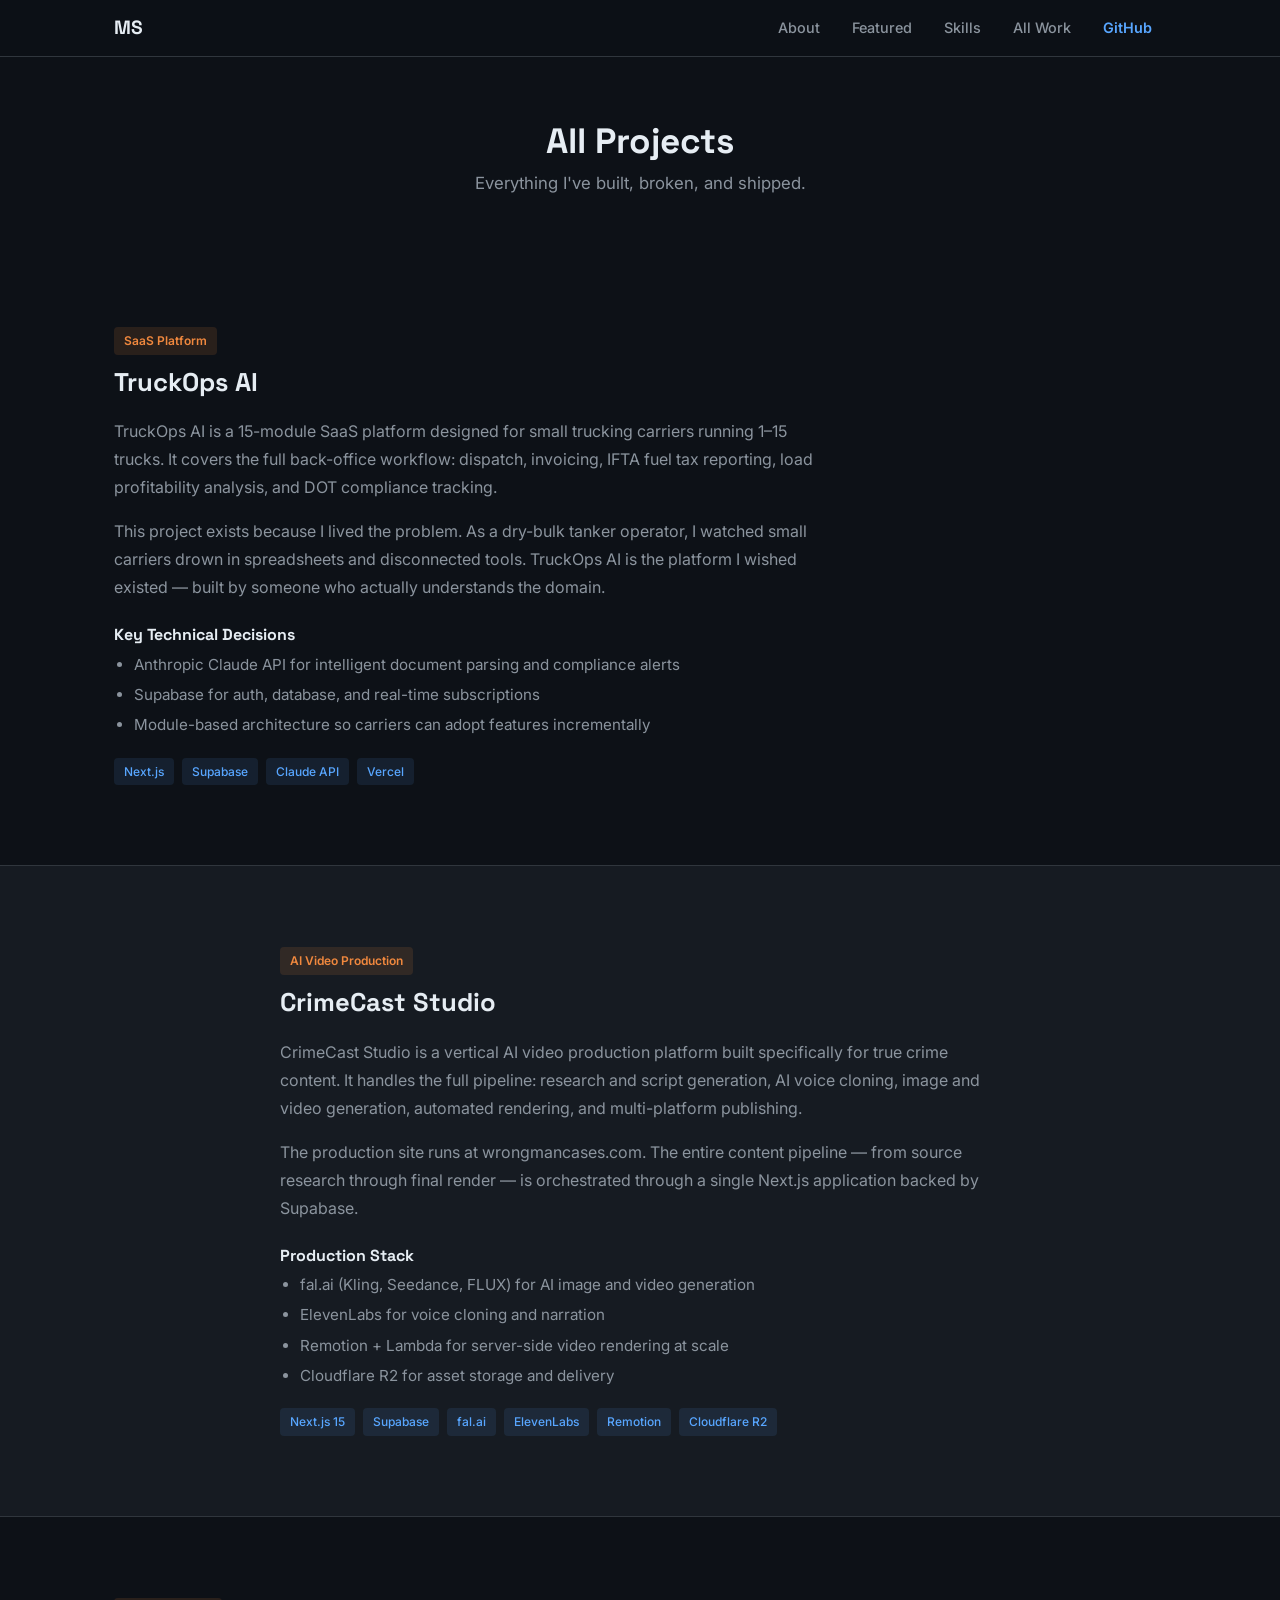
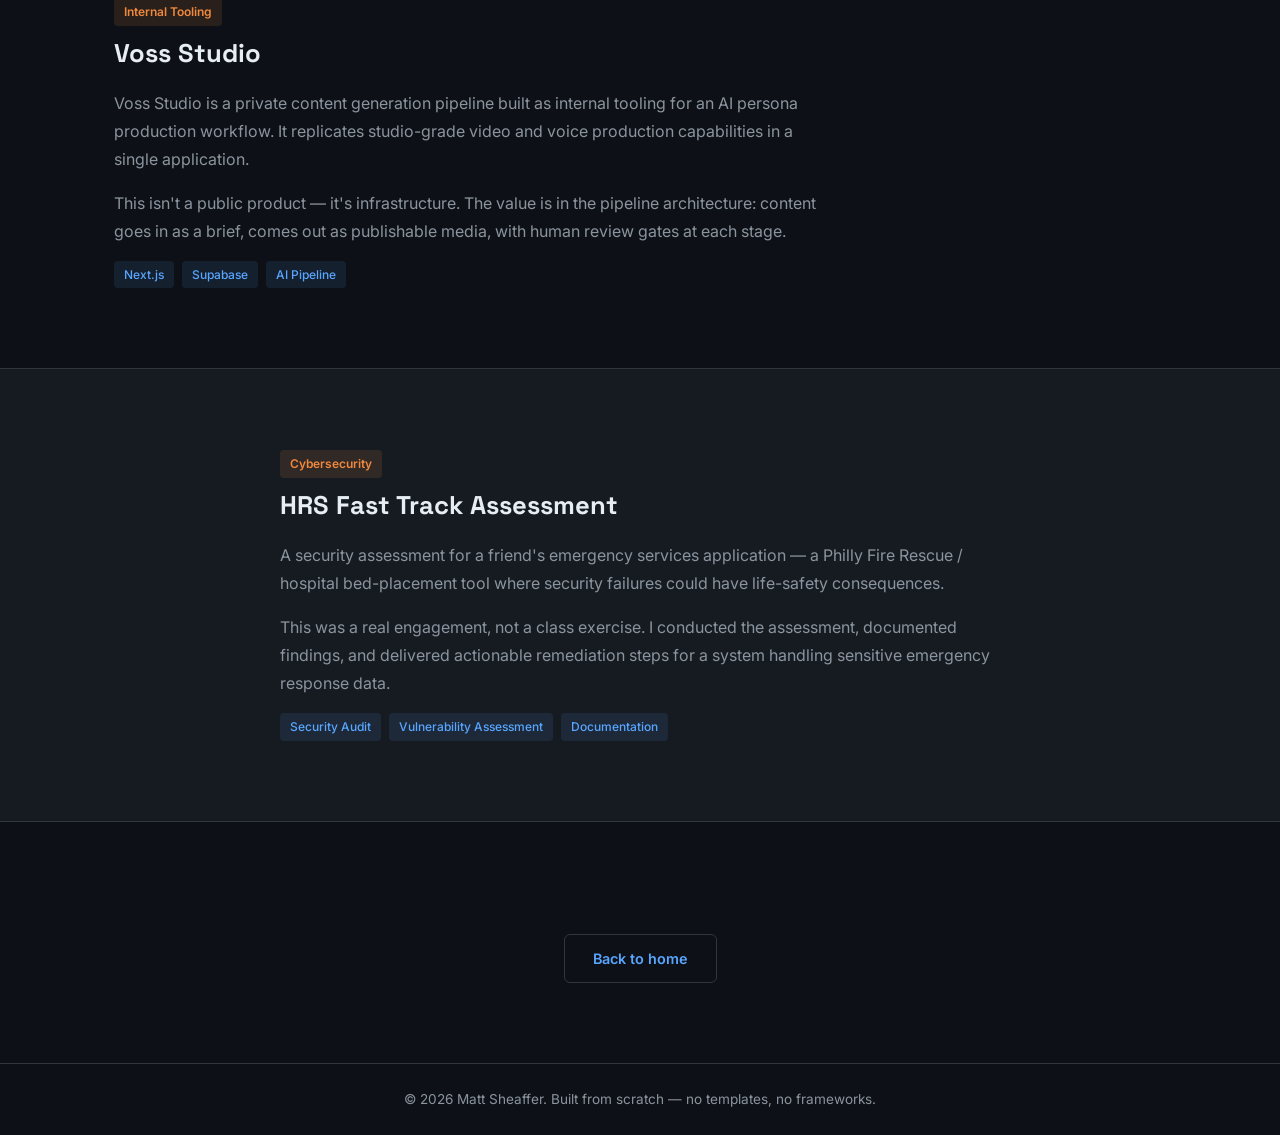
==== projects.html @ f688287e "Capstone portfolio draft: dark theme, typing animation, responsive layout" ====
<!DOCTYPE html>
<html lang="en">
<head>
    <meta charset="UTF-8">
    <meta name="viewport" content="width=device-width, initial-scale=1.0">
    <title>Matt Sheaffer — Projects</title>
    <link rel="preconnect" href="https://fonts.googleapis.com">
    <link rel="preconnect" href="https://fonts.gstatic.com" crossorigin>
    <link href="https://fonts.googleapis.com/css2?family=Space+Grotesk:wght@400;500;600;700&family=Inter:wght@400;500;600&display=swap" rel="stylesheet">
    <link rel="stylesheet" href="styles.css">
</head>
<body>

    <a href="#main-content" class="skip-link">Skip to main content</a>

    <nav aria-label="Main navigation">
        <div class="nav-inner">
            <a href="index.html" class="nav-logo">MS</a>
            <button class="hamburger" aria-label="Toggle navigation" aria-expanded="false">
                <span></span><span></span><span></span>
            </button>
            <ul>
                <li><a href="index.html#about">About</a></li>
                <li><a href="index.html#projects">Featured</a></li>
                <li><a href="index.html#skills">Skills</a></li>
                <li><a href="projects.html">All Work</a></li>
                <li><a href="https://github.com/Porcse51115-ux" class="nav-cta">GitHub</a></li>
            </ul>
        </div>
    </nav>

    <main id="main-content">

        <section class="page-header">
            <h1>All Projects</h1>
            <p>Everything I've built, broken, and shipped.</p>
        </section>

        <section class="section">
            <div class="project-detail">
                <div class="detail-header">
                    <div class="card-tag">SaaS Platform</div>
                    <h2>TruckOps AI</h2>
                </div>
                <div class="detail-body">
                    <p>
                        TruckOps AI is a 15-module SaaS platform designed for small
                        trucking carriers running 1–15 trucks. It covers the full
                        back-office workflow: dispatch, invoicing, IFTA fuel tax
                        reporting, load profitability analysis, and DOT compliance
                        tracking.
                    </p>
                    <p>
                        This project exists because I lived the problem. As a
                        dry-bulk tanker operator, I watched small carriers drown in
                        spreadsheets and disconnected tools. TruckOps AI is the
                        platform I wished existed — built by someone who actually
                        understands the domain.
                    </p>
                    <h3>Key Technical Decisions</h3>
                    <ul>
                        <li>Anthropic Claude API for intelligent document parsing and compliance alerts</li>
                        <li>Supabase for auth, database, and real-time subscriptions</li>
                        <li>Module-based architecture so carriers can adopt features incrementally</li>
                    </ul>
                    <div class="card-tech">
                        <span>Next.js</span>
                        <span>Supabase</span>
                        <span>Claude API</span>
                        <span>Vercel</span>
                    </div>
                </div>
            </div>
        </section>

        <section class="section section-alt">
            <div class="project-detail">
                <div class="detail-header">
                    <div class="card-tag">AI Video Production</div>
                    <h2>CrimeCast Studio</h2>
                </div>
                <div class="detail-body">
                    <p>
                        CrimeCast Studio is a vertical AI video production platform
                        built specifically for true crime content. It handles the
                        full pipeline: research and script generation, AI voice
                        cloning, image and video generation, automated rendering,
                        and multi-platform publishing.
                    </p>
                    <p>
                        The production site runs at wrongmancases.com. The entire
                        content pipeline — from source research through final
                        render — is orchestrated through a single Next.js
                        application backed by Supabase.
                    </p>
                    <h3>Production Stack</h3>
                    <ul>
                        <li>fal.ai (Kling, Seedance, FLUX) for AI image and video generation</li>
                        <li>ElevenLabs for voice cloning and narration</li>
                        <li>Remotion + Lambda for server-side video rendering at scale</li>
                        <li>Cloudflare R2 for asset storage and delivery</li>
                    </ul>
                    <div class="card-tech">
                        <span>Next.js 15</span>
                        <span>Supabase</span>
                        <span>fal.ai</span>
                        <span>ElevenLabs</span>
                        <span>Remotion</span>
                        <span>Cloudflare R2</span>
                    </div>
                </div>
            </div>
        </section>

        <section class="section">
            <div class="project-detail">
                <div class="detail-header">
                    <div class="card-tag">Internal Tooling</div>
                    <h2>Voss Studio</h2>
                </div>
                <div class="detail-body">
                    <p>
                        Voss Studio is a private content generation pipeline built
                        as internal tooling for an AI persona production workflow.
                        It replicates studio-grade video and voice production
                        capabilities in a single application.
                    </p>
                    <p>
                        This isn't a public product — it's infrastructure. The
                        value is in the pipeline architecture: content goes in as
                        a brief, comes out as publishable media, with human review
                        gates at each stage.
                    </p>
                    <div class="card-tech">
                        <span>Next.js</span>
                        <span>Supabase</span>
                        <span>AI Pipeline</span>
                    </div>
                </div>
            </div>
        </section>

        <section class="section section-alt">
            <div class="project-detail">
                <div class="detail-header">
                    <div class="card-tag">Cybersecurity</div>
                    <h2>HRS Fast Track Assessment</h2>
                </div>
                <div class="detail-body">
                    <p>
                        A security assessment for a friend's emergency services
                        application — a Philly Fire Rescue / hospital bed-placement
                        tool where security failures could have life-safety
                        consequences.
                    </p>
                    <p>
                        This was a real engagement, not a class exercise. I
                        conducted the assessment, documented findings, and
                        delivered actionable remediation steps for a system
                        handling sensitive emergency response data.
                    </p>
                    <div class="card-tech">
                        <span>Security Audit</span>
                        <span>Vulnerability Assessment</span>
                        <span>Documentation</span>
                    </div>
                </div>
            </div>
        </section>

        <section class="section">
            <div class="section-cta" style="text-align: center;">
                <a href="index.html" class="btn btn-outline">Back to home</a>
            </div>
        </section>

    </main>

    <footer>
        <p>&copy; 2026 Matt Sheaffer. Built from scratch — no templates, no frameworks.</p>
    </footer>

    <script src="script.js"></script>
</body>
</html>
---- styles.css ----
/* =========================================================
   Matt Sheaffer — Developer Portfolio
   Dark theme, Space Grotesk + Inter, mobile-first.
   
   Palette:
     --bg:       #0d1117  (page background)
     --surface:  #161b22  (cards, nav)
     --border:   #30363d  (borders)
     --text:     #e6edf3  (primary text)
     --muted:    #8b949e  (secondary text)
     --accent:   #58a6ff  (links, highlights)
     --orange:   #f0883e  (warm accent / tags)
   ========================================================= */

:root {
    --bg: #0d1117;
    --surface: #161b22;
    --border: #30363d;
    --text: #e6edf3;
    --muted: #8b949e;
    --accent: #58a6ff;
    --orange: #f0883e;
}

* { box-sizing: border-box; margin: 0; padding: 0; }

html { scroll-behavior: smooth; }

body {
    font-family: "Inter", -apple-system, sans-serif;
    background-color: var(--bg);
    color: var(--text);
    line-height: 1.65;
    -webkit-font-smoothing: antialiased;
}

h1, h2, h3 {
    font-family: "Space Grotesk", "Inter", sans-serif;
    font-weight: 700;
    line-height: 1.2;
}

a {
    color: var(--accent);
    text-decoration: none;
}
a:hover { text-decoration: underline; }

img { max-width: 100%; height: auto; }

/* ---------- Skip link ---------- */
.skip-link {
    position: absolute;
    top: -50px; left: 0;
    background: var(--accent); color: var(--bg);
    padding: 8px 16px; z-index: 200;
    font-weight: 600;
}
.skip-link:focus { top: 0; }

/* =========================================================
   NAV
   ========================================================= */
nav {
    position: fixed;
    top: 0; left: 0; right: 0;
    z-index: 100;
    background: rgba(13, 17, 23, 0.85);
    backdrop-filter: blur(12px);
    border-bottom: 1px solid var(--border);
}

.nav-inner {
    max-width: 1100px;
    margin: 0 auto;
    padding: 0 24px;
    display: flex;
    align-items: center;
    justify-content: space-between;
    height: 56px;
}

.nav-logo {
    font-family: "Space Grotesk", sans-serif;
    font-weight: 700;
    font-size: 1.2em;
    color: var(--text);
    text-decoration: none;
    letter-spacing: -0.5px;
}

nav ul {
    list-style: none;
    display: none;
    flex-direction: column;
    position: absolute;
    top: 56px; left: 0; right: 0;
    background: var(--surface);
    border-bottom: 1px solid var(--border);
}
nav ul.nav-open { display: flex; }

nav li a {
    display: block;
    padding: 14px 24px;
    color: var(--muted);
    font-size: 0.9em;
    font-weight: 500;
    border-bottom: 1px solid var(--border);
    text-decoration: none;
    transition: color 0.2s;
}
nav li a:hover { color: var(--text); }

.nav-cta {
    color: var(--accent) !important;
    font-weight: 600 !important;
}

/* Hamburger */
.hamburger {
    display: flex;
    flex-direction: column;
    justify-content: center;
    gap: 5px;
    background: none; border: none;
    cursor: pointer; padding: 8px;
}
.hamburger span {
    display: block;
    width: 22px; height: 2px;
    background: var(--text);
    border-radius: 1px;
    transition: transform 0.3s, opacity 0.3s;
}
.hamburger.is-active span:nth-child(1) { transform: translateY(7px) rotate(45deg); }
.hamburger.is-active span:nth-child(2) { opacity: 0; }
.hamburger.is-active span:nth-child(3) { transform: translateY(-7px) rotate(-45deg); }

/* =========================================================
   HERO
   ========================================================= */
.hero {
    min-height: 100vh;
    display: flex;
    align-items: center;
    padding: 80px 24px 48px;
}

.hero-content {
    max-width: 720px;
    margin: 0 auto;
}

.hero-label {
    color: var(--accent);
    font-family: "Space Grotesk", sans-serif;
    font-weight: 600;
    font-size: 1em;
    margin-bottom: 16px;
}

.hero h1 {
    font-size: 2.4em;
    min-height: 1.3em;
    margin-bottom: 24px;
    color: var(--text);
}

.cursor {
    color: var(--accent);
    animation: blink 1s step-end infinite;
}

@keyframes blink {
    50% { opacity: 0; }
}

.hero-sub {
    color: var(--muted);
    font-size: 1.1em;
    max-width: 540px;
    margin-bottom: 32px;
    line-height: 1.7;
}

.hero-actions {
    display: flex;
    gap: 12px;
    flex-wrap: wrap;
}

/* =========================================================
   BUTTONS
   ========================================================= */
.btn {
    display: inline-block;
    padding: 12px 28px;
    border-radius: 6px;
    font-weight: 600;
    font-size: 0.9em;
    text-decoration: none;
    transition: background 0.2s, color 0.2s;
}

.btn-primary {
    background: var(--accent);
    color: var(--bg);
}
.btn-primary:hover {
    background: #79c0ff;
    text-decoration: none;
}

.btn-outline {
    background: transparent;
    color: var(--accent);
    border: 1px solid var(--border);
}
.btn-outline:hover {
    background: var(--surface);
    text-decoration: none;
}

/* =========================================================
   SECTIONS
   ========================================================= */
.section {
    padding: 64px 24px;
    max-width: 1100px;
    margin: 0 auto;
}

.section-alt {
    background: var(--surface);
    max-width: none;
    border-top: 1px solid var(--border);
    border-bottom: 1px solid var(--border);
}
.section-alt > * {
    max-width: 1100px;
    margin-left: auto;
    margin-right: auto;
}

.section-title {
    font-size: 1.8em;
    margin-bottom: 12px;
}

.section-intro {
    color: var(--muted);
    font-size: 1.05em;
    max-width: 600px;
    margin-bottom: 40px;
    line-height: 1.7;
}

.section-cta {
    margin-top: 32px;
}

.page-header {
    padding: 120px 24px 48px;
    text-align: center;
}
.page-header h1 {
    font-size: 2.2em;
    margin-bottom: 8px;
}
.page-header p {
    color: var(--muted);
    font-size: 1.05em;
}

/* =========================================================
   TIMELINE
   ========================================================= */
.timeline {
    position: relative;
    padding-left: 32px;
}

.timeline::before {
    content: '';
    position: absolute;
    left: 7px; top: 0; bottom: 0;
    width: 2px;
    background: var(--border);
}

.timeline-item {
    position: relative;
    margin-bottom: 32px;
}

.timeline-marker {
    position: absolute;
    left: -32px; top: 6px;
    width: 16px; height: 16px;
    border-radius: 50%;
    background: var(--surface);
    border: 2px solid var(--border);
}

.timeline-marker.active {
    background: var(--accent);
    border-color: var(--accent);
    box-shadow: 0 0 12px rgba(88, 166, 255, 0.4);
}

.timeline-content h3 {
    font-size: 1.1em;
    margin-bottom: 8px;
    color: var(--text);
}

.timeline-content p {
    color: var(--muted);
    font-size: 0.95em;
    line-height: 1.7;
}

/* =========================================================
   PROJECT CARDS
   ========================================================= */
.project-grid {
    display: grid;
    grid-template-columns: 1fr;
    gap: 20px;
}

.project-card {
    background: var(--bg);
    border: 1px solid var(--border);
    border-radius: 8px;
    padding: 24px;
    transition: border-color 0.2s, transform 0.2s;
}

.section-alt .project-card {
    background: var(--surface);
}

.project-card:hover {
    border-color: var(--accent);
    transform: translateY(-2px);
}

.card-tag {
    display: inline-block;
    font-size: 0.75em;
    font-weight: 600;
    color: var(--orange);
    background: rgba(240, 136, 62, 0.12);
    padding: 4px 10px;
    border-radius: 4px;
    margin-bottom: 12px;
}

.project-card h3 {
    font-size: 1.25em;
    margin-bottom: 10px;
}

.project-card p {
    color: var(--muted);
    font-size: 0.92em;
    line-height: 1.7;
    margin-bottom: 16px;
}

.card-tech {
    display: flex;
    flex-wrap: wrap;
    gap: 8px;
}

.card-tech span {
    font-size: 0.75em;
    padding: 4px 10px;
    background: rgba(88, 166, 255, 0.1);
    color: var(--accent);
    border-radius: 4px;
    font-weight: 500;
}

/* =========================================================
   PROJECT DETAIL (projects.html)
   ========================================================= */
.project-detail {
    max-width: 720px;
}

.detail-header {
    margin-bottom: 20px;
}

.detail-header h2 {
    font-size: 1.6em;
}

.detail-body p {
    color: var(--muted);
    margin-bottom: 16px;
    line-height: 1.75;
}

.detail-body h3 {
    font-size: 1em;
    color: var(--text);
    margin-bottom: 8px;
    margin-top: 24px;
}

.detail-body ul {
    color: var(--muted);
    padding-left: 20px;
    margin-bottom: 20px;
}
.detail-body li {
    margin-bottom: 6px;
    font-size: 0.95em;
    line-height: 1.6;
}

/* =========================================================
   SKILLS GRID
   ========================================================= */
.skills-grid {
    display: grid;
    grid-template-columns: 1fr;
    gap: 24px;
}

.skill-group h3 {
    font-size: 0.95em;
    color: var(--muted);
    font-weight: 500;
    margin-bottom: 12px;
}

.skill-tags {
    display: flex;
    flex-wrap: wrap;
    gap: 8px;
}

.skill-tags span {
    font-size: 0.85em;
    padding: 6px 14px;
    border: 1px solid var(--border);
    border-radius: 6px;
    color: var(--text);
    font-weight: 500;
    transition: border-color 0.2s, background 0.2s;
}
.skill-tags span:hover {
    border-color: var(--accent);
    background: rgba(88, 166, 255, 0.08);
}

/* =========================================================
   CONTACT
   ========================================================= */
.contact-links {
    display: flex;
    gap: 12px;
    flex-wrap: wrap;
}

/* =========================================================
   FOOTER
   ========================================================= */
footer {
    border-top: 1px solid var(--border);
    padding: 24px;
    text-align: center;
    color: var(--muted);
    font-size: 0.85em;
}

/* =========================================================
   TABLET (768px+)
   ========================================================= */
@media (min-width: 768px) {
    .hamburger { display: none; }

    nav ul {
        display: flex;
        flex-direction: row;
        position: static;
        background: none;
        border: none;
        gap: 4px;
    }

    nav li a {
        padding: 8px 14px;
        border: none;
        border-radius: 6px;
    }
    nav li a:hover { background: var(--surface); }

    .hero h1 { font-size: 3em; }

    .project-grid { grid-template-columns: repeat(2, 1fr); }
    .skills-grid  { grid-template-columns: repeat(2, 1fr); }
}

/* =========================================================
   DESKTOP (1100px+)
   ========================================================= */
@media (min-width: 1100px) {
    .hero h1 { font-size: 3.4em; }
    .hero-content { margin: 0 0 0 80px; }

    .project-grid { grid-template-columns: repeat(3, 1fr); }
    .skills-grid  { grid-template-columns: repeat(4, 1fr); }

    .section { padding: 80px 24px; }
}
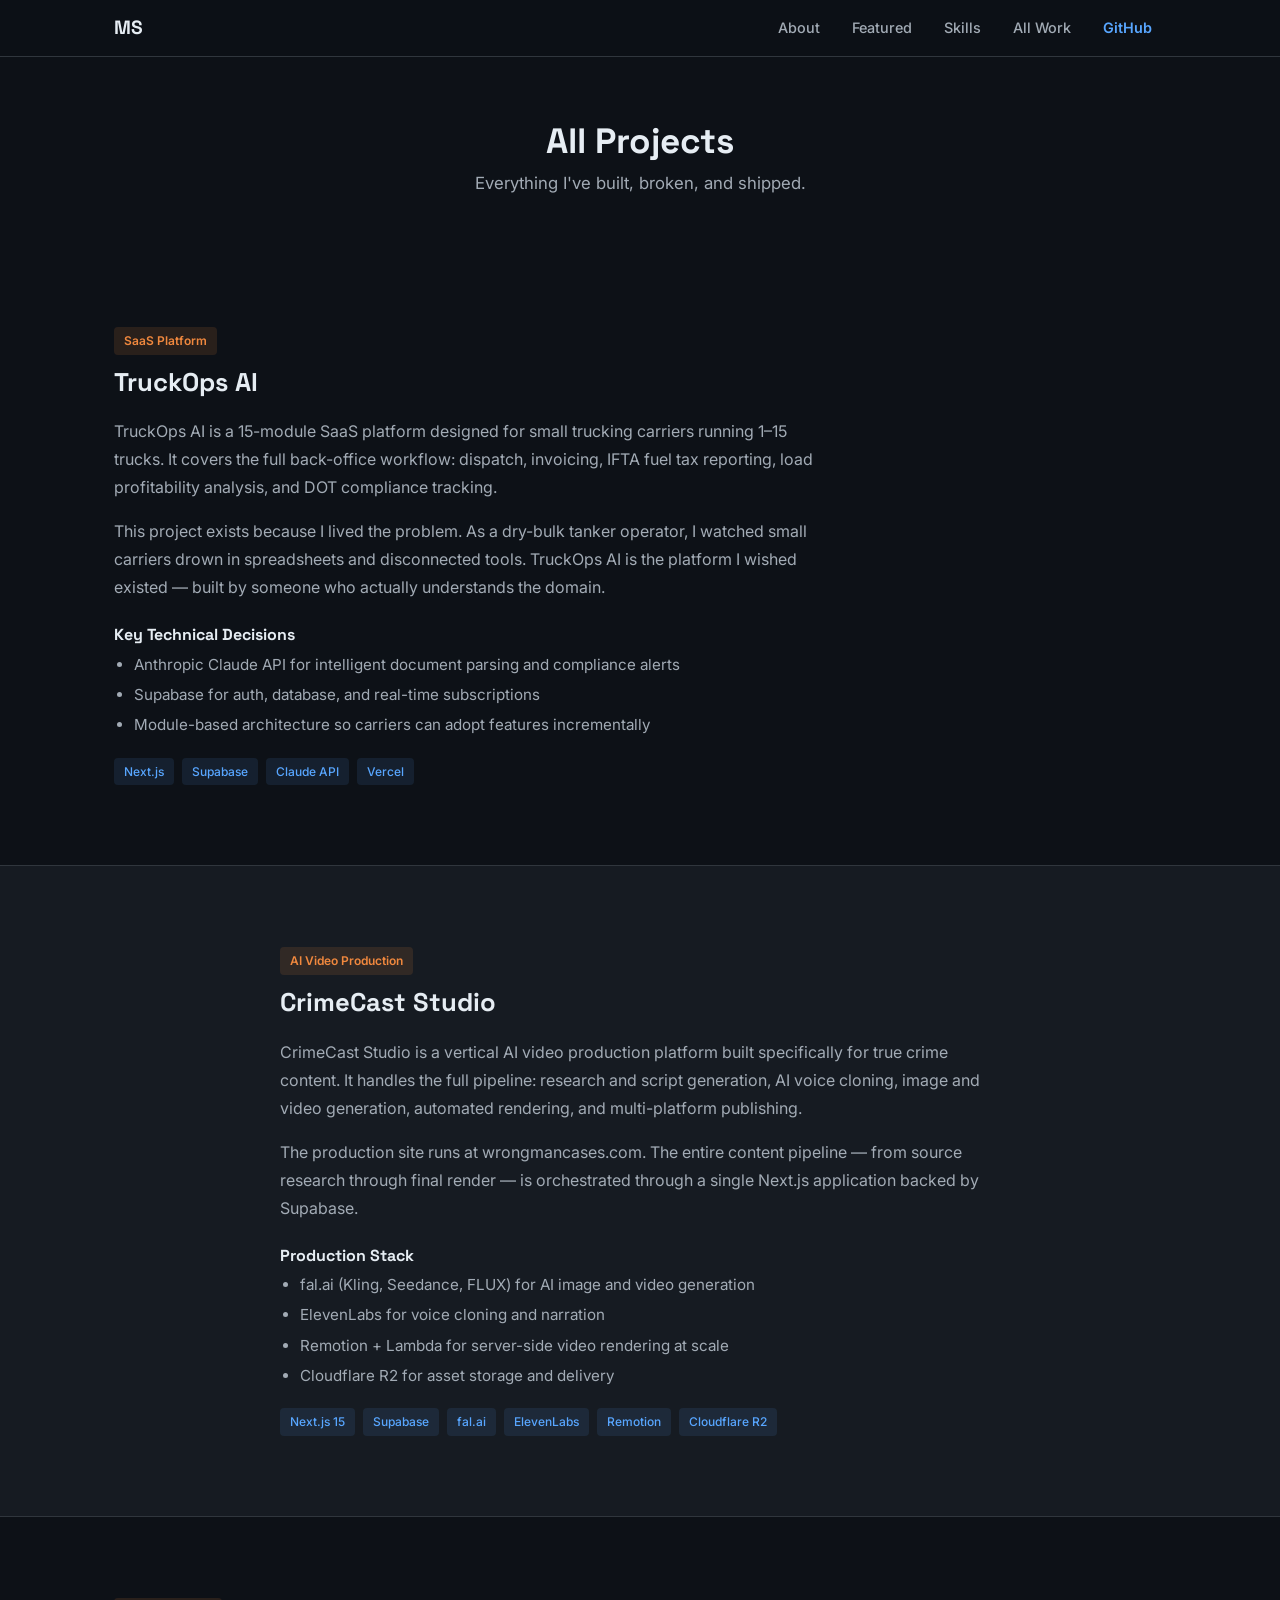
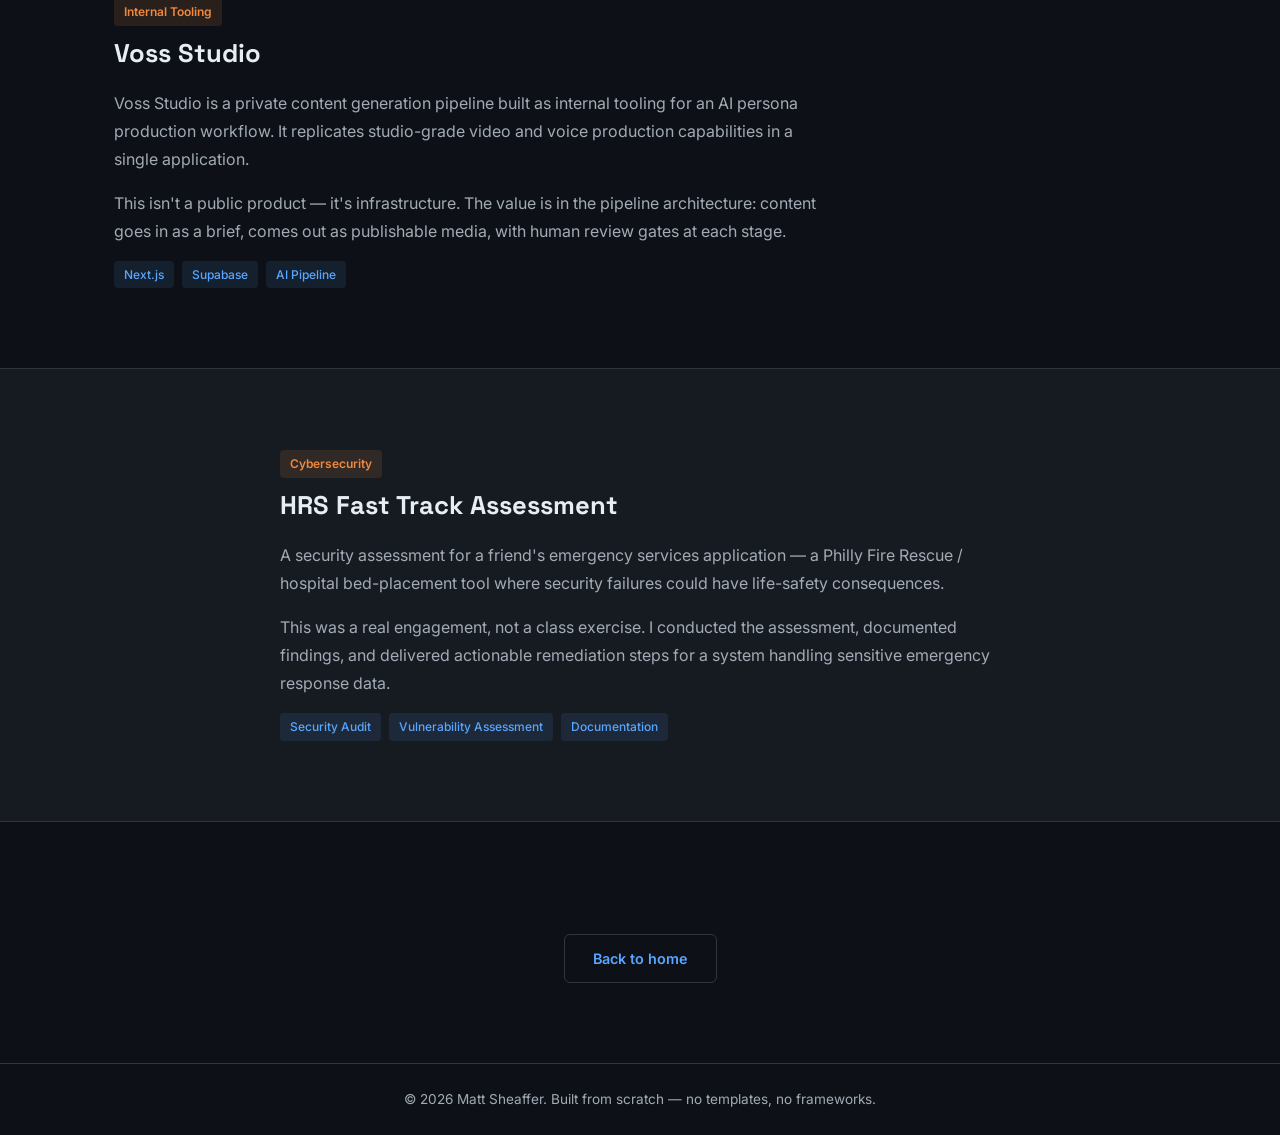
==== commit a2c412e7: "Fix WAVE contrast error and redundant link" ====
--- a/projects.html
+++ b/projects.html
@@ -23,7 +23,7 @@
                 <li><a href="index.html#about">About</a></li>
                 <li><a href="index.html#projects">Featured</a></li>
                 <li><a href="index.html#skills">Skills</a></li>
-                <li><a href="projects.html">All Work</a></li>
+                <li><a href="projects.html" aria-current="page">All Work</a></li>
                 <li><a href="https://github.com/Porcse51115-ux" class="nav-cta">GitHub</a></li>
             </ul>
         </div>
--- a/styles.css
+++ b/styles.css
@@ -17,7 +17,7 @@
     --surface: #161b22;
     --border: #30363d;
     --text: #e6edf3;
-    --muted: #8b949e;
+    --muted: #a2abb5;
     --accent: #58a6ff;
     --orange: #f0883e;
 }
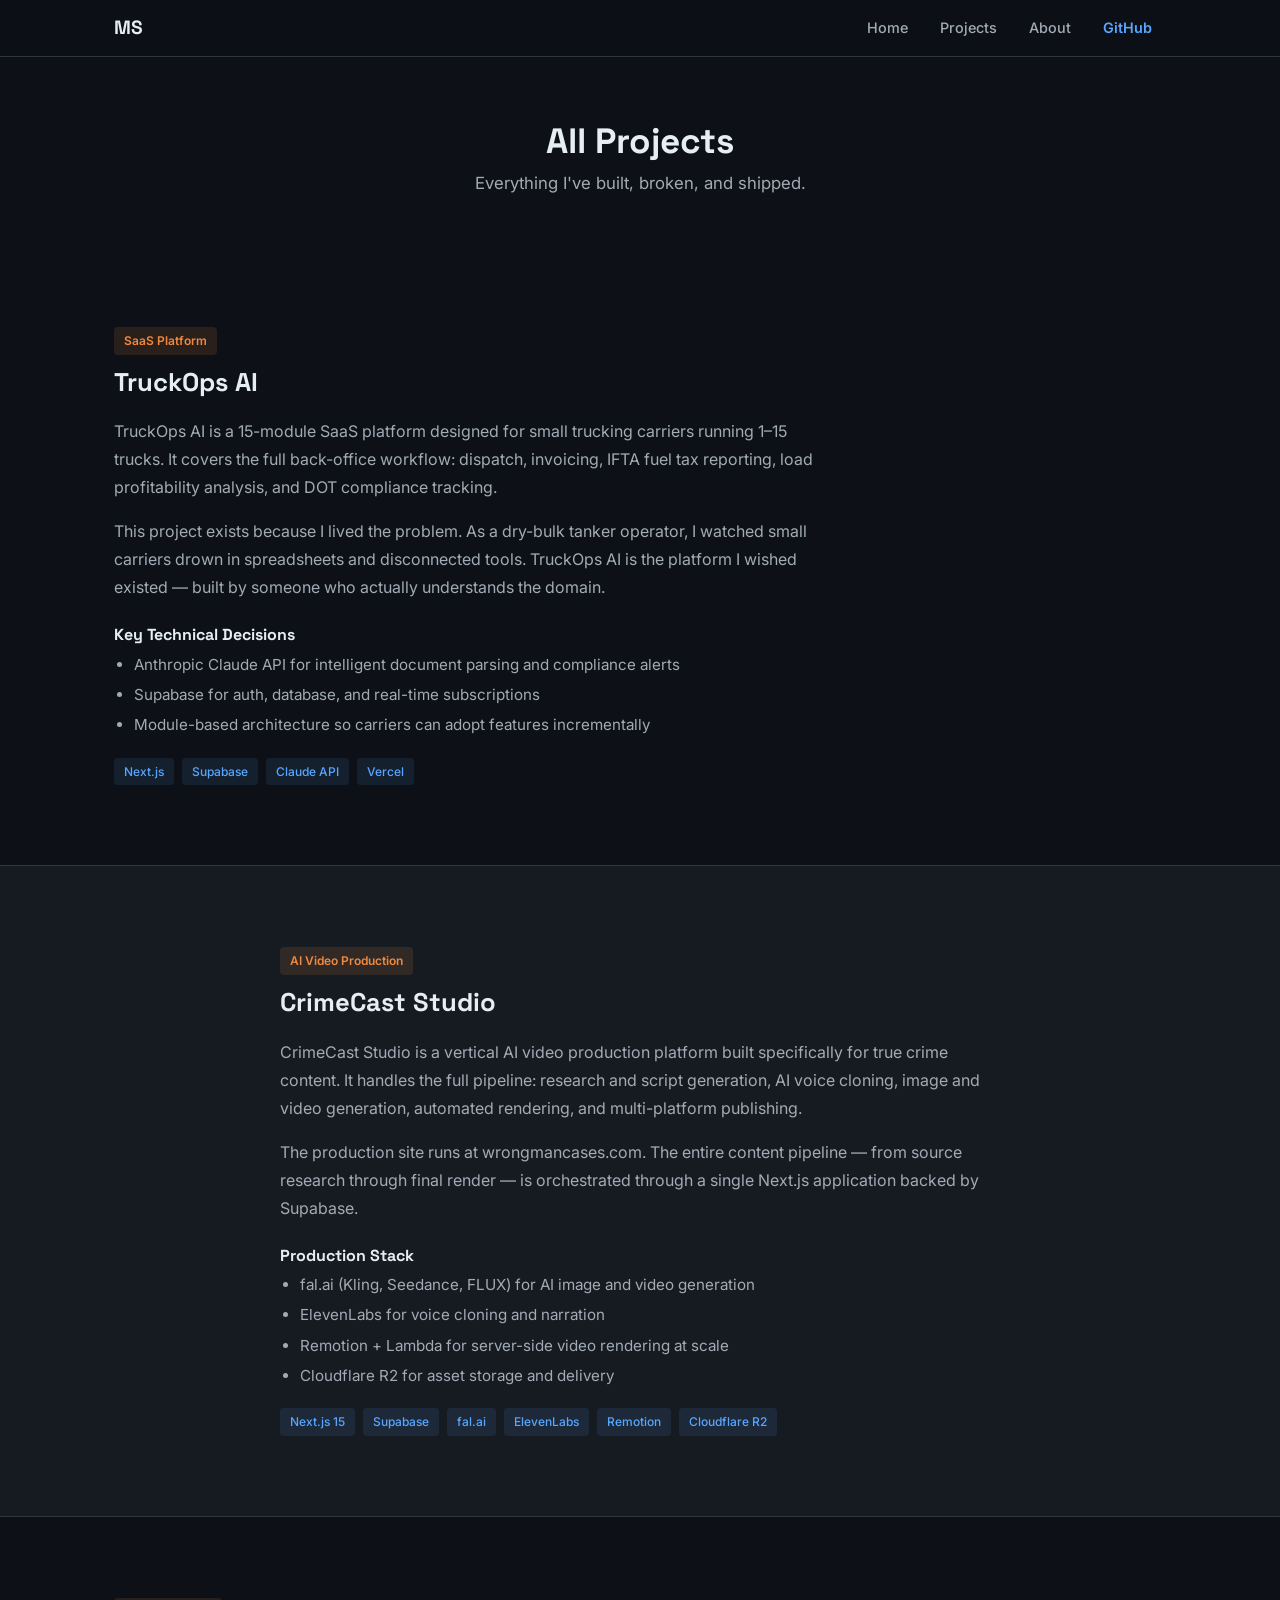
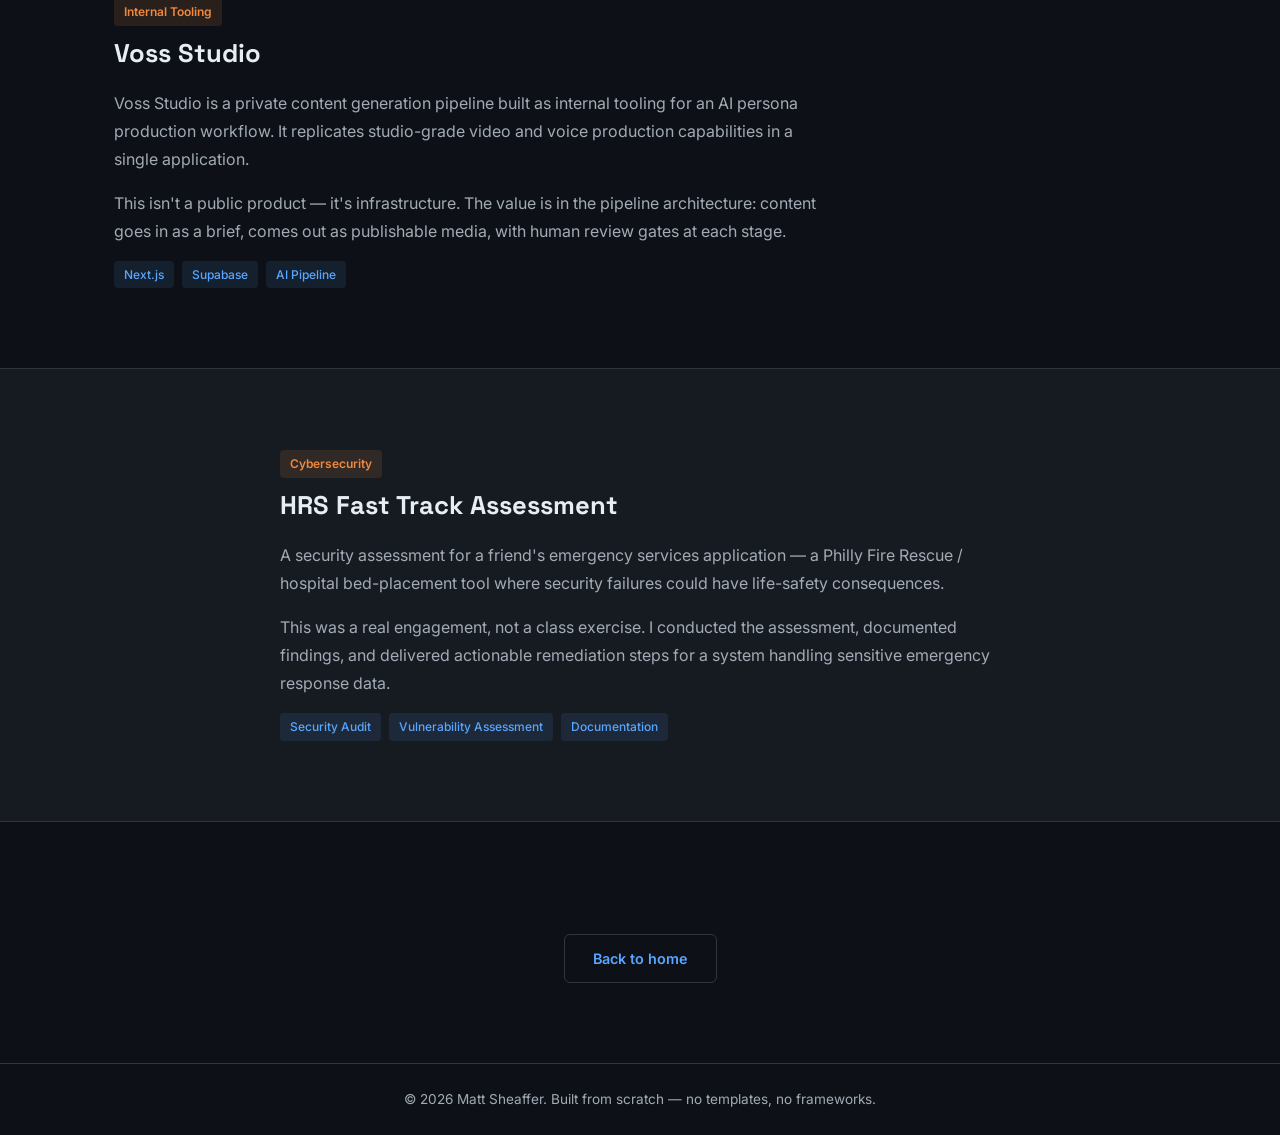
==== commit 3cdcf775: "Final capstone: 3 pages, form validation, responsive, accessible" ====
--- a/projects.html
+++ b/projects.html
@@ -20,10 +20,9 @@
                 <span></span><span></span><span></span>
             </button>
             <ul>
-                <li><a href="index.html#about">About</a></li>
-                <li><a href="index.html#projects">Featured</a></li>
-                <li><a href="index.html#skills">Skills</a></li>
-                <li><a href="projects.html" aria-current="page">All Work</a></li>
+                <li><a href="index.html">Home</a></li>
+                <li><a href="projects.html" aria-current="page">Projects</a></li>
+                <li><a href="about.html">About</a></li>
                 <li><a href="https://github.com/Porcse51115-ux" class="nav-cta">GitHub</a></li>
             </ul>
         </div>
--- a/styles.css
+++ b/styles.css
@@ -520,3 +520,114 @@
 
     .section { padding: 80px 24px; }
 }
+
+/* =========================================================
+   ABOUT PAGE
+   ========================================================= */
+.about-content {
+    max-width: 680px;
+}
+
+.about-content p {
+    color: var(--muted);
+    margin-bottom: 16px;
+    line-height: 1.75;
+}
+
+/* =========================================================
+   CONTACT FORM
+   ========================================================= */
+.contact-form {
+    max-width: 560px;
+}
+
+fieldset {
+    border: 1px solid var(--border);
+    border-radius: 8px;
+    padding: 24px;
+    margin: 0;
+}
+
+legend {
+    font-family: "Space Grotesk", sans-serif;
+    font-weight: 600;
+    color: var(--text);
+    padding: 0 8px;
+}
+
+.form-group {
+    margin-bottom: 16px;
+}
+
+.form-group label {
+    display: block;
+    margin-bottom: 4px;
+    font-weight: 500;
+    color: var(--text);
+    font-size: 0.9em;
+}
+
+.required {
+    color: #f87171;
+}
+
+.form-group input,
+.form-group textarea {
+    width: 100%;
+    padding: 10px 12px;
+    border: 1px solid var(--border);
+    border-radius: 6px;
+    font-family: "Inter", sans-serif;
+    font-size: 0.95em;
+    color: var(--text);
+    background-color: var(--bg);
+    transition: border-color 0.2s;
+}
+
+.form-group input:focus,
+.form-group textarea:focus {
+    outline: none;
+    border-color: var(--accent);
+    box-shadow: 0 0 0 2px rgba(88, 166, 255, 0.25);
+}
+
+.form-group textarea {
+    resize: vertical;
+    min-height: 100px;
+}
+
+.input-error {
+    border-color: #f87171 !important;
+}
+.input-error:focus {
+    box-shadow: 0 0 0 2px rgba(248, 113, 113, 0.25) !important;
+}
+
+.error-msg {
+    display: block;
+    min-height: 1.2em;
+    color: #f87171;
+    font-size: 0.8em;
+    margin-top: 4px;
+}
+
+.success-msg {
+    background: rgba(52, 211, 153, 0.1);
+    border: 1px solid rgba(52, 211, 153, 0.3);
+    border-radius: 8px;
+    padding: 24px;
+    margin-top: 16px;
+}
+.success-msg h3 {
+    color: #34d399;
+    margin-bottom: 4px;
+}
+.success-msg p {
+    color: var(--muted);
+}
+
+.contact-form button[type="submit"] {
+    margin-top: 8px;
+    cursor: pointer;
+    border: none;
+}
